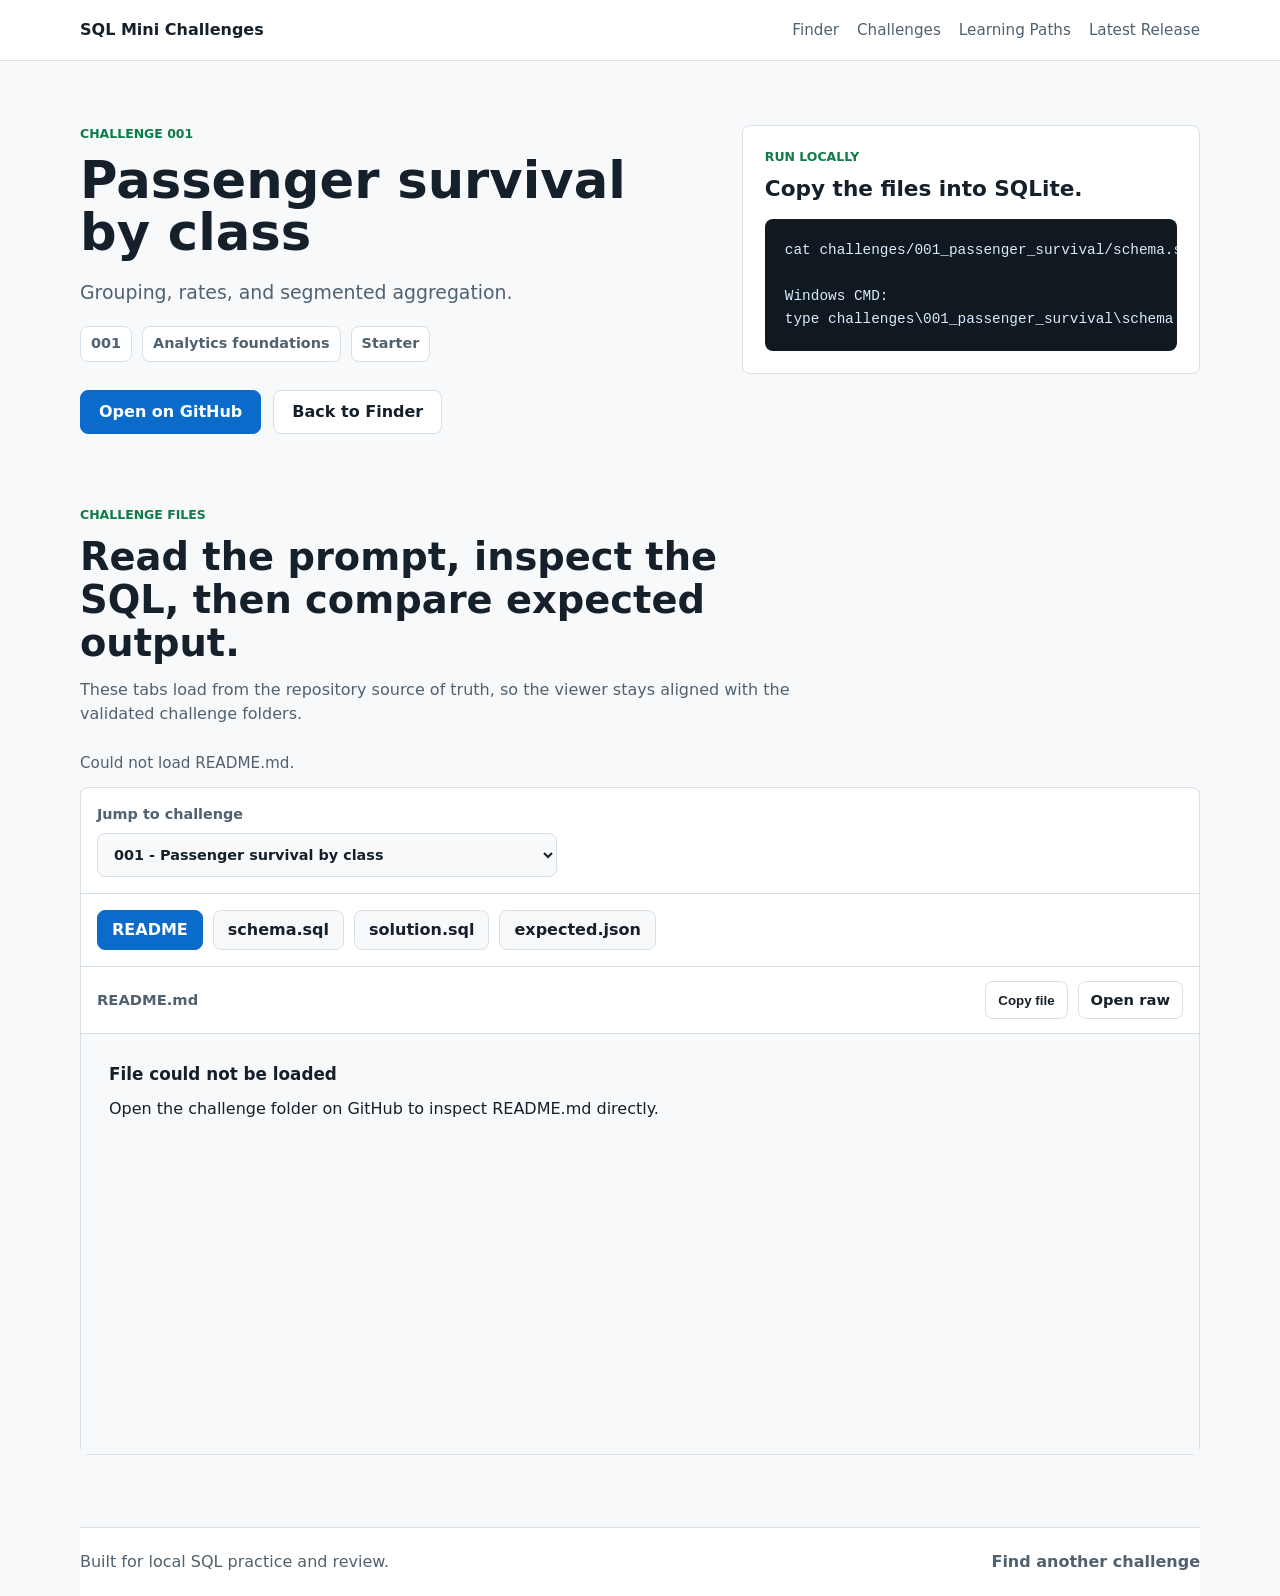
==== docs/challenge.html @ b01c3cc5 "Add static challenge viewer" ====
<!doctype html>
<html lang="en">
  <head>
    <meta charset="utf-8">
    <meta name="viewport" content="width=device-width, initial-scale=1">
    <meta
      name="description"
      content="Read SQL Mini Challenges prompts, schemas, solutions, and expected outputs in a static challenge viewer."
    >
    <title>Challenge Viewer | SQL Mini Challenges</title>
    <link rel="stylesheet" href="site.css">
    <script src="challenge-finder.js" defer></script>
    <script src="challenge-viewer.js" defer></script>
  </head>
  <body>
    <header class="site-header">
      <nav class="nav" aria-label="Primary navigation">
        <a class="brand" href="index.html">SQL Mini Challenges</a>
        <div class="nav-links">
          <a href="index.html#challenge-finder">Finder</a>
          <a href="https://github.com/Bmowville/sql-mini-challenges#challenge-index">Challenges</a>
          <a href="https://github.com/Bmowville/sql-mini-challenges/blob/main/docs/learning-paths.md">Learning Paths</a>
          <a href="https://github.com/Bmowville/sql-mini-challenges/releases/latest">Latest Release</a>
        </div>
      </nav>
    </header>

    <main class="viewer-main" data-challenge-viewer>
      <section class="viewer-hero" aria-labelledby="viewer-title">
        <div>
          <p class="eyebrow" data-viewer-kicker>Challenge viewer</p>
          <h1 id="viewer-title" data-viewer-title>Loading challenge...</h1>
          <p class="lead" data-viewer-focus></p>
          <div class="viewer-meta" aria-label="Challenge metadata">
            <span data-viewer-id></span>
            <span data-viewer-skill></span>
            <span data-viewer-difficulty></span>
          </div>
          <div class="actions" aria-label="Challenge links">
            <a class="button primary" data-github-link href="https://github.com/Bmowville/sql-mini-challenges">Open on GitHub</a>
            <a class="button" href="index.html#challenge-finder">Back to Finder</a>
          </div>
        </div>
        <aside class="viewer-run-card" aria-labelledby="run-heading">
          <p class="eyebrow">Run locally</p>
          <h2 id="run-heading">Copy the files into SQLite.</h2>
          <pre class="command"><code data-run-command>Loading command...</code></pre>
        </aside>
      </section>

      <section class="content-section viewer-section" aria-labelledby="files-heading">
        <div class="section-heading">
          <p class="eyebrow">Challenge files</p>
          <h2 id="files-heading">Read the prompt, inspect the SQL, then compare expected output.</h2>
          <p class="section-copy">
            These tabs load from the repository source of truth, so the viewer stays aligned with the validated challenge folders.
          </p>
        </div>

        <div class="viewer-status" data-viewer-status role="status" aria-live="polite">Loading challenge files...</div>

        <div class="viewer-panel">
          <div class="viewer-picker">
            <label>
              <span>Jump to challenge</span>
              <select data-challenge-select aria-label="Jump to challenge"></select>
            </label>
          </div>

          <div class="viewer-tabs" role="tablist" aria-label="Challenge file tabs">
            <button class="tab-button" type="button" role="tab" aria-selected="true" data-file-tab="readme">README</button>
            <button class="tab-button" type="button" role="tab" aria-selected="false" data-file-tab="schema">schema.sql</button>
            <button class="tab-button" type="button" role="tab" aria-selected="false" data-file-tab="solution">solution.sql</button>
            <button class="tab-button" type="button" role="tab" aria-selected="false" data-file-tab="expected">expected.json</button>
          </div>

          <div class="viewer-toolbar">
            <span data-file-label>README.md</span>
            <div class="viewer-toolbar-actions">
              <button class="button" type="button" data-copy-file>Copy file</button>
              <a class="button" data-raw-link href="https://github.com/Bmowville/sql-mini-challenges">Open raw</a>
            </div>
          </div>

          <div class="viewer-content" data-file-content tabindex="0"></div>
        </div>
      </section>
    </main>

    <footer class="site-footer">
      <span>Built for local SQL practice and review.</span>
      <a href="index.html#challenge-finder">Find another challenge</a>
    </footer>
  </body>
</html>
---- docs/site.css ----
:root {
  color-scheme: light dark;
  --bg: #f7f9fb;
  --surface: #ffffff;
  --surface-strong: #101820;
  --text: #15202b;
  --muted: #506170;
  --line: #d8e0e7;
  --accent: #0b6bcb;
  --accent-strong: #064d94;
  --green: #0f7b46;
  --code: #0d1117;
  --code-text: #dbeafe;
}

* {
  box-sizing: border-box;
}

body {
  margin: 0;
  background: var(--bg);
  color: var(--text);
  font-family: Inter, ui-sans-serif, system-ui, -apple-system, BlinkMacSystemFont, "Segoe UI", sans-serif;
  line-height: 1.5;
}

a {
  color: inherit;
}

.site-header,
.site-footer {
  border-bottom: 1px solid var(--line);
  background: var(--surface);
}

.nav,
main,
.site-footer {
  width: min(1120px, calc(100% - 32px));
  margin: 0 auto;
}

.nav {
  display: flex;
  align-items: center;
  justify-content: space-between;
  gap: 24px;
  padding: 18px 0;
}

.brand {
  font-weight: 700;
  text-decoration: none;
}

.nav-links {
  display: flex;
  flex-wrap: wrap;
  gap: 18px;
  color: var(--muted);
  font-size: 0.95rem;
}

.nav-links a {
  text-decoration: none;
}

.nav-links a:hover,
.brand:hover,
.site-footer a:hover {
  color: var(--accent);
}

.intro {
  display: grid;
  grid-template-columns: minmax(0, 1.05fr) minmax(360px, 0.95fr);
  gap: 48px;
  align-items: center;
  min-height: 560px;
  padding: 72px 0 56px;
}

.eyebrow {
  margin: 0 0 10px;
  color: var(--green);
  font-size: 0.78rem;
  font-weight: 700;
  letter-spacing: 0;
  text-transform: uppercase;
}

h1,
h2,
h3,
p {
  margin-top: 0;
}

h1 {
  max-width: 760px;
  margin-bottom: 20px;
  font-size: clamp(2.35rem, 5vw, 4.6rem);
  line-height: 1.02;
  letter-spacing: 0;
}

h2 {
  margin-bottom: 14px;
  font-size: clamp(1.8rem, 3vw, 2.6rem);
  line-height: 1.12;
  letter-spacing: 0;
}

h3 {
  margin-bottom: 10px;
  font-size: 1.05rem;
  letter-spacing: 0;
}

.lead {
  max-width: 690px;
  color: var(--muted);
  font-size: 1.18rem;
}

.actions {
  display: flex;
  flex-wrap: wrap;
  gap: 12px;
  margin-top: 28px;
}

.button {
  display: inline-flex;
  align-items: center;
  min-height: 44px;
  padding: 0 18px;
  border: 1px solid var(--line);
  border-radius: 8px;
  background: var(--surface);
  color: var(--text);
  font-weight: 650;
  text-decoration: none;
}

.button.primary {
  border-color: var(--accent);
  background: var(--accent);
  color: #ffffff;
}

.button:hover {
  border-color: var(--accent-strong);
}

.query-preview {
  overflow: hidden;
  border: 1px solid #263646;
  border-radius: 8px;
  background: var(--code);
  box-shadow: 0 18px 42px rgb(15 23 42 / 18%);
}

.preview-toolbar {
  display: flex;
  justify-content: space-between;
  gap: 12px;
  padding: 12px 16px;
  border-bottom: 1px solid #263646;
  color: #9fb3c8;
  font-size: 0.86rem;
}

pre {
  margin: 0;
  overflow-x: auto;
  padding: 20px;
  color: var(--code-text);
  font-size: 0.9rem;
  line-height: 1.6;
  white-space: pre;
}

code {
  font-family: "SFMono-Regular", Consolas, "Liberation Mono", monospace;
}

.metrics {
  display: grid;
  grid-template-columns: repeat(3, minmax(0, 1fr));
  gap: 1px;
  overflow: hidden;
  border: 1px solid var(--line);
  border-radius: 8px;
  background: var(--line);
}

.metrics div {
  min-height: 120px;
  padding: 24px;
  background: var(--surface);
}

.metrics strong {
  display: block;
  margin-bottom: 6px;
  font-size: 2rem;
}

.metrics span,
.path-grid p,
.split p {
  color: var(--muted);
}

.content-section {
  padding: 72px 0 0;
}

.section-heading {
  max-width: 720px;
  margin-bottom: 26px;
}

.path-grid {
  display: grid;
  grid-template-columns: repeat(4, minmax(0, 1fr));
  gap: 16px;
}

.path-grid article {
  min-height: 188px;
  padding: 22px;
  border: 1px solid var(--line);
  border-radius: 8px;
  background: var(--surface);
}

.finder-section {
  scroll-margin-top: 24px;
}

.section-copy {
  max-width: 720px;
  color: var(--muted);
}

.finder-panel {
  padding: 24px;
  border: 1px solid var(--line);
  border-radius: 8px;
  background: var(--surface);
}

.finder-controls {
  display: grid;
  grid-template-columns: minmax(0, 1fr) minmax(0, 1fr) auto;
  gap: 16px;
  align-items: end;
}

.finder-controls label {
  display: grid;
  gap: 8px;
  color: var(--muted);
  font-size: 0.9rem;
  font-weight: 650;
}

.finder-controls select {
  width: 100%;
  min-height: 44px;
  padding: 0 12px;
  border: 1px solid var(--line);
  border-radius: 8px;
  background: var(--bg);
  color: var(--text);
  font: inherit;
}

.finder-actions {
  display: flex;
  flex-wrap: wrap;
  gap: 10px;
}

.finder-actions .button {
  cursor: pointer;
}

.finder-summary {
  margin: 22px 0 14px;
  color: var(--muted);
  font-size: 0.95rem;
}

.result-grid {
  display: grid;
  grid-template-columns: repeat(3, minmax(0, 1fr));
  gap: 14px;
}

.result-card {
  display: grid;
  gap: 12px;
  min-height: 220px;
  padding: 18px;
  border: 1px solid var(--line);
  border-radius: 8px;
  background: var(--bg);
}

.result-meta,
.result-footer {
  display: flex;
  flex-wrap: wrap;
  justify-content: space-between;
  gap: 10px;
  color: var(--muted);
  font-size: 0.84rem;
}

.result-footer {
  align-self: end;
}

.result-footer a {
  color: var(--accent);
  font-weight: 650;
  text-decoration: none;
}

.result-footer a:hover {
  color: var(--accent-strong);
}

.empty-result {
  grid-column: 1 / -1;
  min-height: auto;
}

.viewer-main {
  padding-bottom: 72px;
}

.viewer-hero {
  display: grid;
  grid-template-columns: minmax(0, 1.15fr) minmax(320px, 0.85fr);
  gap: 42px;
  align-items: start;
  padding: 64px 0 24px;
}

.viewer-hero h1 {
  font-size: clamp(2.1rem, 4vw, 3.6rem);
}

.viewer-meta {
  display: flex;
  flex-wrap: wrap;
  gap: 10px;
  margin-top: 20px;
  color: var(--muted);
  font-size: 0.9rem;
  font-weight: 650;
}

.viewer-meta span {
  padding: 6px 10px;
  border: 1px solid var(--line);
  border-radius: 8px;
  background: var(--surface);
}

.viewer-run-card,
.viewer-panel {
  border: 1px solid var(--line);
  border-radius: 8px;
  background: var(--surface);
}

.viewer-run-card {
  padding: 22px;
}

.viewer-run-card h2 {
  font-size: 1.35rem;
}

.viewer-section {
  padding-top: 48px;
}

.viewer-status {
  margin-bottom: 12px;
  color: var(--muted);
  font-size: 0.95rem;
}

.viewer-tabs,
.viewer-toolbar,
.viewer-toolbar-actions {
  display: flex;
  flex-wrap: wrap;
  align-items: center;
  gap: 10px;
}

.viewer-picker {
  padding: 16px;
  border-bottom: 1px solid var(--line);
}

.viewer-picker label {
  display: grid;
  gap: 8px;
  max-width: 460px;
  color: var(--muted);
  font-size: 0.9rem;
  font-weight: 650;
}

.viewer-picker select {
  min-height: 44px;
  padding: 0 12px;
  border: 1px solid var(--line);
  border-radius: 8px;
  background: var(--bg);
  color: var(--text);
  font: inherit;
}

.viewer-tabs {
  padding: 16px;
  border-bottom: 1px solid var(--line);
}

.tab-button {
  min-height: 40px;
  padding: 0 14px;
  border: 1px solid var(--line);
  border-radius: 8px;
  background: var(--bg);
  color: var(--text);
  cursor: pointer;
  font: inherit;
  font-weight: 650;
}

.tab-button[aria-selected="true"] {
  border-color: var(--accent);
  background: var(--accent);
  color: #ffffff;
}

.viewer-toolbar {
  justify-content: space-between;
  padding: 14px 16px;
  border-bottom: 1px solid var(--line);
  color: var(--muted);
  font-size: 0.92rem;
  font-weight: 650;
}

.viewer-toolbar .button {
  min-height: 38px;
  padding: 0 12px;
}

.viewer-content {
  min-height: 420px;
  background: var(--bg);
}

.viewer-code pre,
.viewer-markdown pre {
  border-radius: 0;
  background: var(--code);
}

.viewer-markdown {
  padding: 28px;
}

.viewer-markdown h2,
.viewer-markdown h3 {
  margin-top: 22px;
}

.viewer-markdown p,
.viewer-markdown li {
  max-width: 820px;
  color: var(--muted);
}

.viewer-markdown code:not(pre code) {
  padding: 2px 5px;
  border-radius: 5px;
  background: var(--surface);
  color: var(--text);
}

.viewer-empty {
  padding: 28px;
}

.split {
  display: grid;
  grid-template-columns: minmax(0, 0.8fr) minmax(0, 1.2fr);
  gap: 48px;
  padding-bottom: 72px;
}

.compact {
  padding-top: 0;
}

.inline-actions {
  margin-top: 20px;
}

.command {
  margin-top: 18px;
  border-radius: 8px;
  background: var(--surface-strong);
}

.site-footer {
  display: flex;
  justify-content: space-between;
  gap: 16px;
  padding: 22px 0;
  border-top: 1px solid var(--line);
  border-bottom: 0;
  color: var(--muted);
}

.site-footer a {
  font-weight: 650;
  text-decoration: none;
}

@media (max-width: 860px) {
  .nav,
  .site-footer {
    align-items: flex-start;
    flex-direction: column;
  }

  .intro,
  .viewer-hero,
  .split {
    grid-template-columns: 1fr;
  }

  .intro {
    min-height: auto;
    padding-top: 48px;
  }

  .query-preview {
    width: 100%;
  }

  .metrics,
  .path-grid,
  .result-grid,
  .finder-controls {
    grid-template-columns: 1fr;
  }

  .finder-actions .button {
    width: 100%;
    justify-content: center;
  }

  .viewer-toolbar {
    align-items: flex-start;
    flex-direction: column;
  }

  .viewer-toolbar-actions,
  .viewer-toolbar-actions .button {
    width: 100%;
  }

  .viewer-toolbar-actions .button {
    justify-content: center;
  }
}

@media (prefers-color-scheme: dark) {
  :root {
    --bg: #0b1117;
    --surface: #101820;
    --surface-strong: #05080c;
    --text: #edf4fa;
    --muted: #adc0cf;
    --line: #263646;
    --accent: #58a6ff;
    --accent-strong: #8bc1ff;
    --green: #7ee2a8;
  }
}
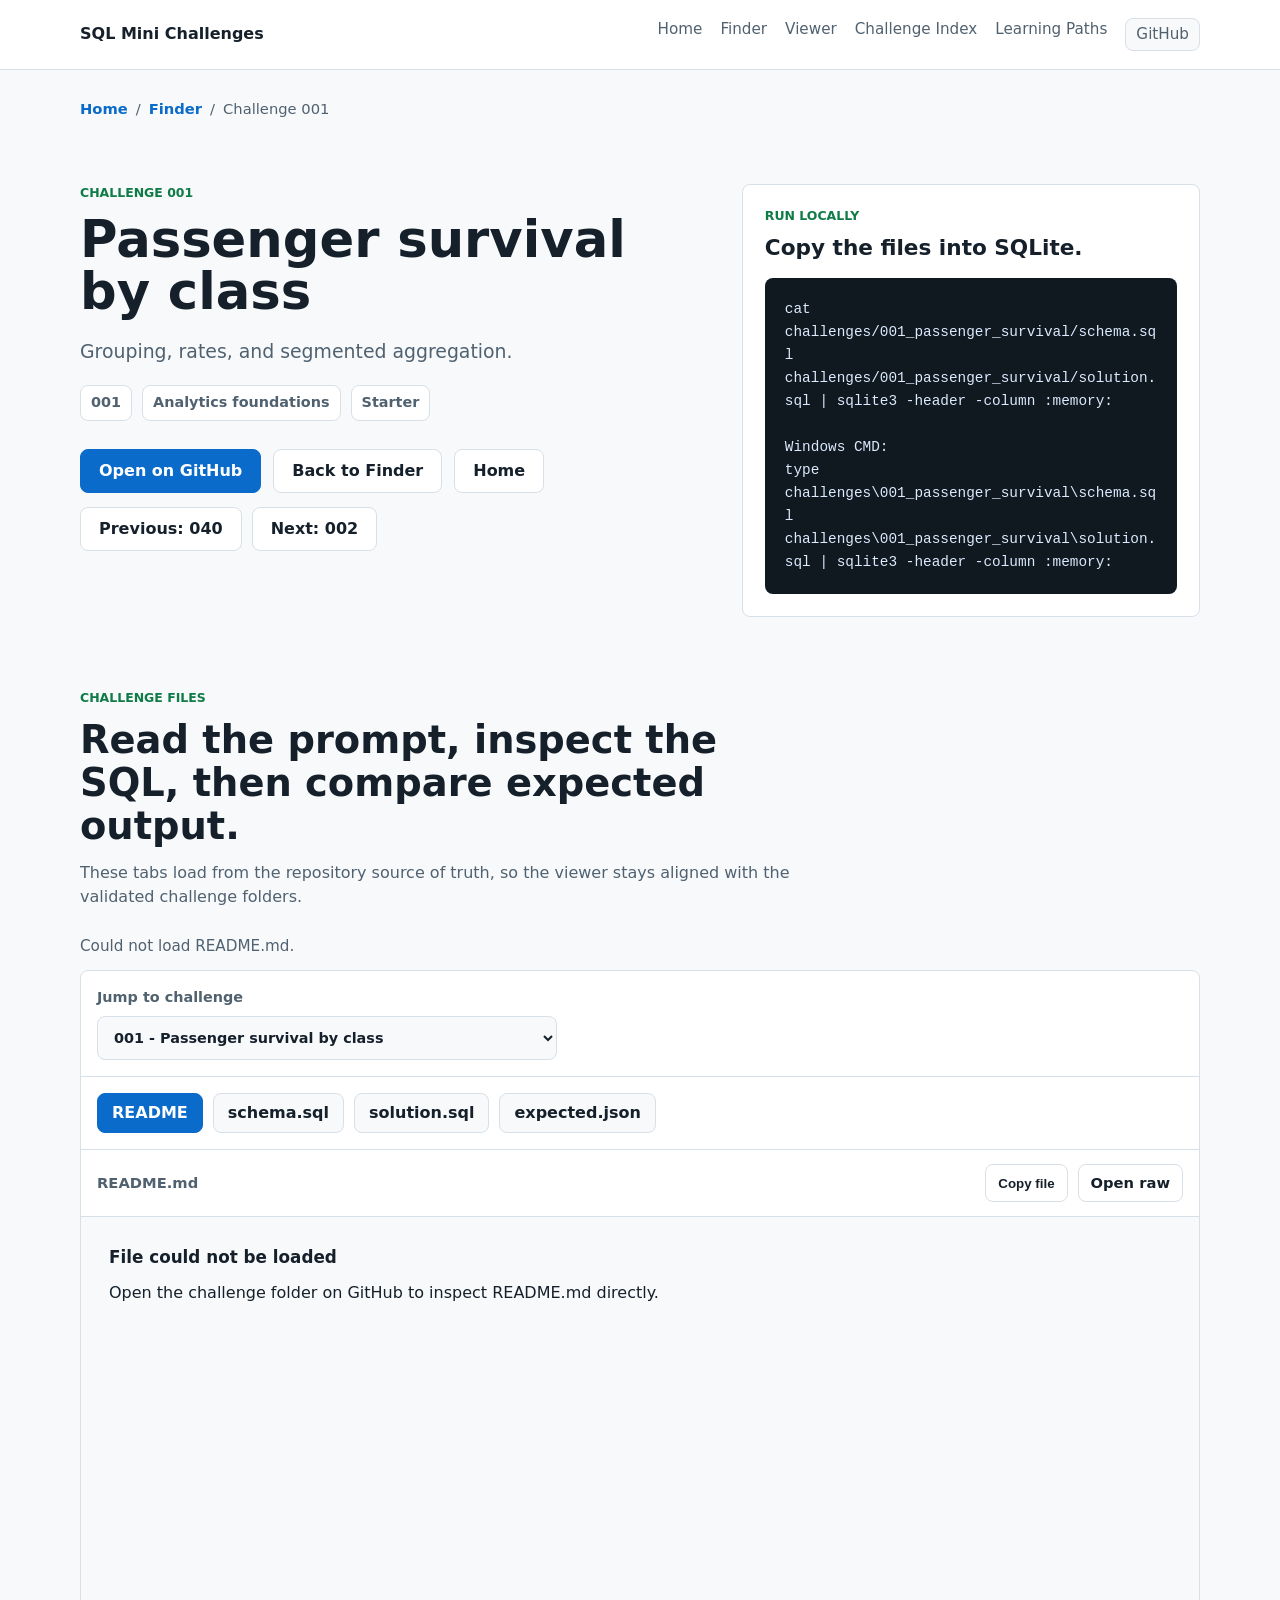
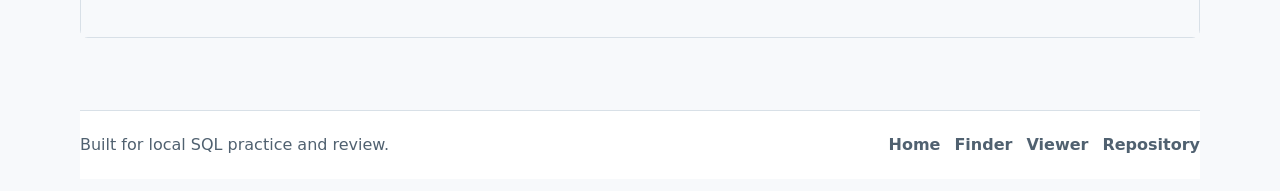
==== commit 3dd2eb2d: "Clean up site navigation" ====
--- a/docs/challenge.html
+++ b/docs/challenge.html
@@ -17,15 +17,25 @@
       <nav class="nav" aria-label="Primary navigation">
         <a class="brand" href="index.html">SQL Mini Challenges</a>
         <div class="nav-links">
+          <a href="index.html">Home</a>
           <a href="index.html#challenge-finder">Finder</a>
-          <a href="https://github.com/Bmowville/sql-mini-challenges#challenge-index">Challenges</a>
+          <a href="challenge.html">Viewer</a>
+          <a href="https://github.com/Bmowville/sql-mini-challenges#challenge-index">Challenge Index</a>
           <a href="https://github.com/Bmowville/sql-mini-challenges/blob/main/docs/learning-paths.md">Learning Paths</a>
-          <a href="https://github.com/Bmowville/sql-mini-challenges/releases/latest">Latest Release</a>
+          <a class="nav-cta" href="https://github.com/Bmowville/sql-mini-challenges">GitHub</a>
         </div>
       </nav>
     </header>
 
     <main class="viewer-main" data-challenge-viewer>
+      <nav class="breadcrumb" aria-label="Breadcrumb">
+        <a href="index.html">Home</a>
+        <span>/</span>
+        <a href="index.html#challenge-finder">Finder</a>
+        <span>/</span>
+        <span data-breadcrumb-current>Challenge viewer</span>
+      </nav>
+
       <section class="viewer-hero" aria-labelledby="viewer-title">
         <div>
           <p class="eyebrow" data-viewer-kicker>Challenge viewer</p>
@@ -39,6 +49,11 @@
           <div class="actions" aria-label="Challenge links">
             <a class="button primary" data-github-link href="https://github.com/Bmowville/sql-mini-challenges">Open on GitHub</a>
             <a class="button" href="index.html#challenge-finder">Back to Finder</a>
+            <a class="button" href="index.html">Home</a>
+          </div>
+          <div class="viewer-sequence" aria-label="Adjacent challenges">
+            <a class="button" data-previous-challenge href="challenge.html">Previous challenge</a>
+            <a class="button" data-next-challenge href="challenge.html">Next challenge</a>
           </div>
         </div>
         <aside class="viewer-run-card" aria-labelledby="run-heading">
@@ -89,7 +104,12 @@
 
     <footer class="site-footer">
       <span>Built for local SQL practice and review.</span>
-      <a href="index.html#challenge-finder">Find another challenge</a>
+      <div class="footer-links" aria-label="Footer navigation">
+        <a href="index.html">Home</a>
+        <a href="index.html#challenge-finder">Finder</a>
+        <a href="challenge.html">Viewer</a>
+        <a href="https://github.com/Bmowville/sql-mini-challenges">Repository</a>
+      </div>
     </footer>
   </body>
 </html>
--- a/docs/site.css
+++ b/docs/site.css
@@ -67,9 +67,17 @@
   text-decoration: none;
 }
 
+.nav-cta {
+  padding: 4px 10px;
+  border: 1px solid var(--line);
+  border-radius: 8px;
+  background: var(--bg);
+}
+
 .nav-links a:hover,
 .brand:hover,
-.site-footer a:hover {
+.site-footer a:hover,
+.start-grid a:hover {
   color: var(--accent);
 }
 
@@ -156,6 +164,7 @@
 }
 
 .query-preview {
+  min-width: 0;
   overflow: hidden;
   border: 1px solid #263646;
   border-radius: 8px;
@@ -210,6 +219,7 @@
 }
 
 .metrics span,
+.start-grid p,
 .path-grid p,
 .split p {
   color: var(--muted);
@@ -341,8 +351,62 @@
   min-height: auto;
 }
 
+.start-section {
+  padding-top: 56px;
+}
+
+.start-grid {
+  display: grid;
+  grid-template-columns: repeat(3, minmax(0, 1fr));
+  gap: 16px;
+}
+
+.start-grid article {
+  display: grid;
+  gap: 12px;
+  min-height: 220px;
+  padding: 22px;
+  border: 1px solid var(--line);
+  border-radius: 8px;
+  background: var(--surface);
+}
+
+.start-grid span {
+  display: inline-flex;
+  align-items: center;
+  justify-content: center;
+  width: 34px;
+  height: 34px;
+  border-radius: 8px;
+  background: var(--accent);
+  color: #ffffff;
+  font-weight: 700;
+}
+
+.start-grid a {
+  align-self: end;
+  color: var(--accent);
+  font-weight: 650;
+  text-decoration: none;
+}
+
 .viewer-main {
   padding-bottom: 72px;
+}
+
+.breadcrumb {
+  display: flex;
+  flex-wrap: wrap;
+  gap: 8px;
+  padding-top: 28px;
+  color: var(--muted);
+  font-size: 0.92rem;
+}
+
+.breadcrumb a {
+  color: var(--accent);
+  font-weight: 650;
+  text-decoration: none;
 }
 
 .viewer-hero {
@@ -367,6 +431,13 @@
   font-weight: 650;
 }
 
+.viewer-sequence {
+  display: flex;
+  flex-wrap: wrap;
+  gap: 10px;
+  margin-top: 14px;
+}
+
 .viewer-meta span {
   padding: 6px 10px;
   border: 1px solid var(--line);
@@ -376,6 +447,7 @@
 
 .viewer-run-card,
 .viewer-panel {
+  min-width: 0;
   border: 1px solid var(--line);
   border-radius: 8px;
   background: var(--surface);
@@ -525,10 +597,17 @@
   margin-top: 18px;
   border-radius: 8px;
   background: var(--surface-strong);
+  white-space: pre-wrap;
+}
+
+.command code {
+  overflow-wrap: anywhere;
+  white-space: pre-wrap;
 }
 
 .site-footer {
   display: flex;
+  flex-wrap: wrap;
   justify-content: space-between;
   gap: 16px;
   padding: 22px 0;
@@ -542,6 +621,12 @@
   text-decoration: none;
 }
 
+.footer-links {
+  display: flex;
+  flex-wrap: wrap;
+  gap: 14px;
+}
+
 @media (max-width: 860px) {
   .nav,
   .site-footer {
@@ -565,6 +650,7 @@
   }
 
   .metrics,
+  .start-grid,
   .path-grid,
   .result-grid,
   .finder-controls {
